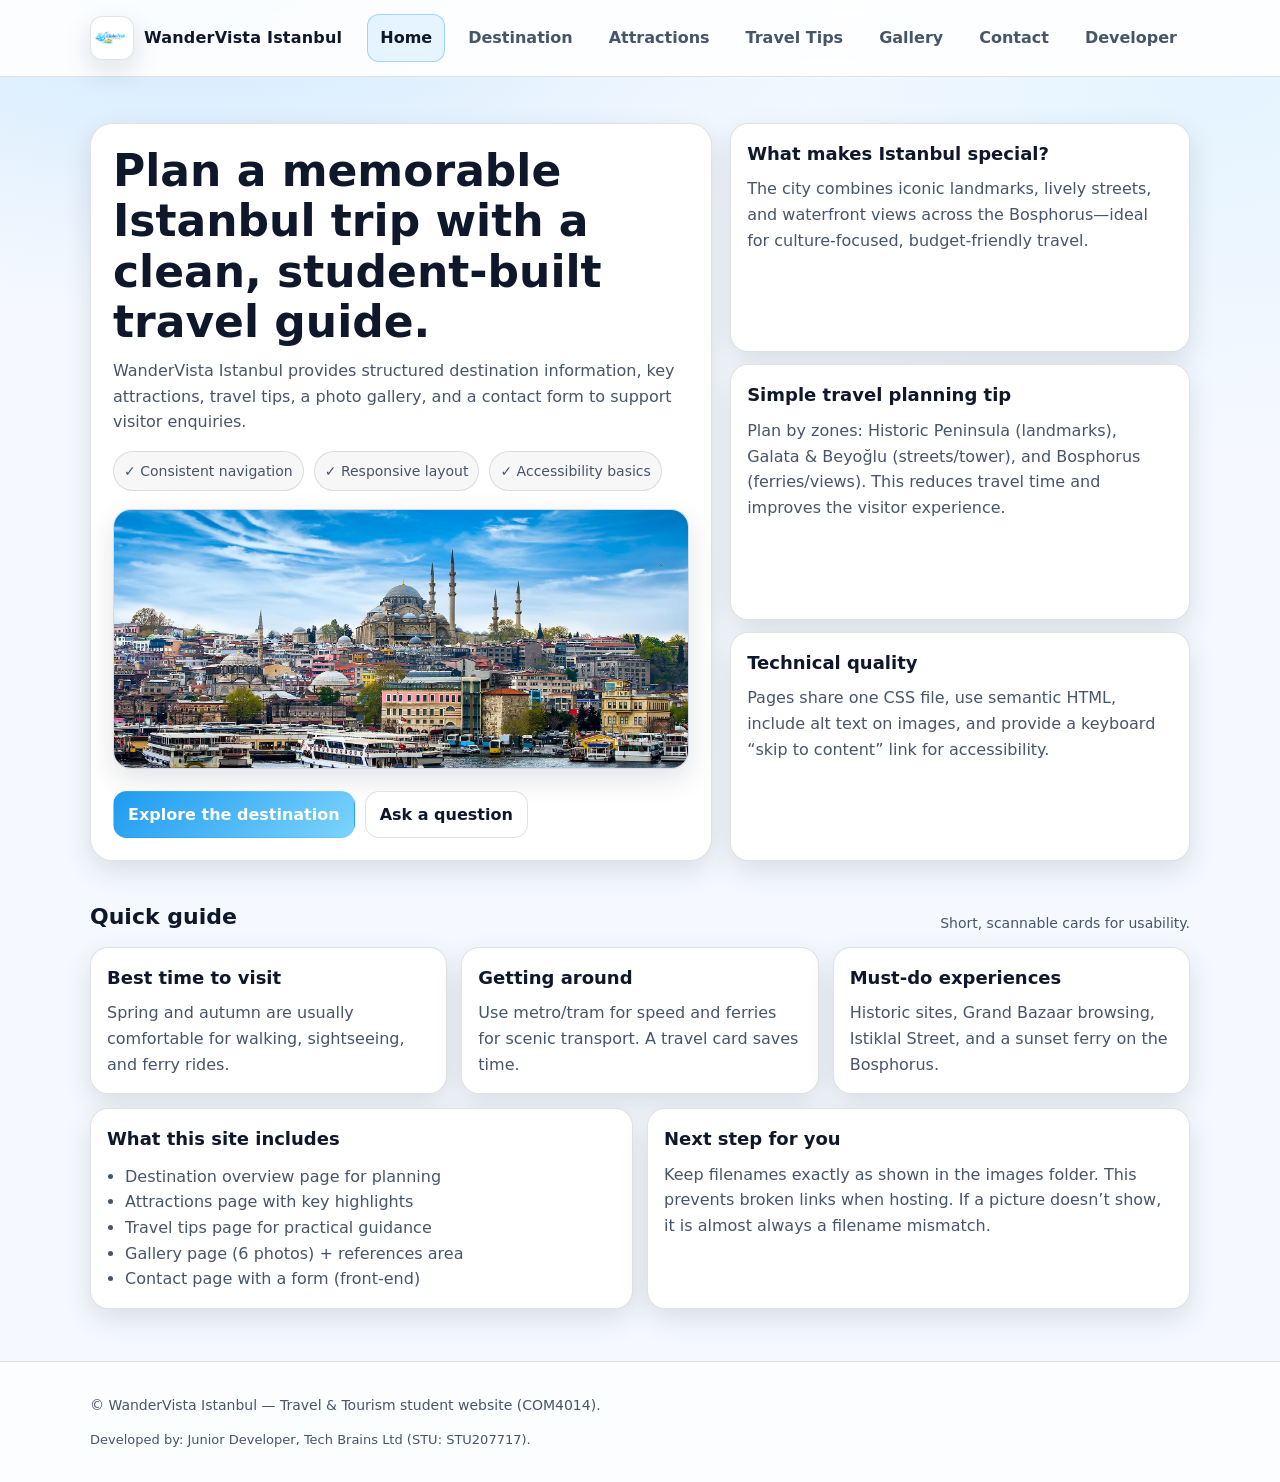
==== index.html @ ad8d7941 "Initial commit - Istanbul Travel Guide Website" ====
<!doctype html>
<html lang="en">
<head>
  <meta charset="utf-8" />
  <meta name="viewport" content="width=device-width, initial-scale=1" />
  <title>WanderVista Istanbul — Home</title>
  <link rel="stylesheet" href="styles.css" />
</head>
<body>
  <a class="skip-link" href="#main">Skip to content</a>

  <header>
    <div class="container navbar">
      <div class="brand">
        <img src="images/wandervista-logo.png" alt="WanderVista Istanbul logo" class="site-logo">
        <span>WanderVista Istanbul</span>
      </div>

      <nav class="navlinks" aria-label="Primary navigation">
        <a href="index.html" aria-current="page">Home</a>
        <a href="destination.html">Destination</a>
        <a href="attractions.html">Attractions</a>
        <a href="tips.html">Travel Tips</a>
        <a href="gallery.html">Gallery</a>
        <a href="contact.html">Contact</a>
        <a href="about-developer.html">Developer</a>
      </nav>
    </div>
  </header>

  <section class="hero">
    <div class="container hero-grid">
      <div class="hero-card">
        <h1>Plan a memorable Istanbul trip with a clean, student-built travel guide.</h1>
        <p>
          WanderVista Istanbul provides structured destination information, key attractions, travel tips,
          a photo gallery, and a contact form to support visitor enquiries.
        </p>

        <div class="badges" aria-label="Site features">
          <span class="badge">✓ Consistent navigation</span>
          <span class="badge">✓ Responsive layout</span>
          <span class="badge">✓ Accessibility basics</span>
        </div>

        <img class="hero-media"
             src="images/istanbul-hero.jpg"
             alt="Wide view of Istanbul showing historic skyline and waterfront">

        <div class="cta-row">
          <a class="btn primary" href="destination.html">Explore the destination</a>
          <a class="btn" href="contact.html">Ask a question</a>
        </div>
      </div>

      <div class="hero-side">
        <div class="info">
          <h2>What makes Istanbul special?</h2>
          <p>
            The city combines iconic landmarks, lively streets, and waterfront views across the Bosphorus—ideal
            for culture-focused, budget-friendly travel.
          </p>
        </div>
        <div class="info">
          <h2>Simple travel planning tip</h2>
          <p>
            Plan by zones: Historic Peninsula (landmarks), Galata & Beyoğlu (streets/tower), and Bosphorus (ferries/views).
            This reduces travel time and improves the visitor experience.
          </p>
        </div>
        <div class="info">
          <h2>Technical quality</h2>
          <p>
            Pages share one CSS file, use semantic HTML, include alt text on images, and provide a keyboard
            “skip to content” link for accessibility.
          </p>
        </div>
      </div>
    </div>
  </section>

  <main id="main" class="container">
    <div class="section-title">
      <h2>Quick guide</h2>
      <p>Short, scannable cards for usability.</p>
    </div>

    <div class="grid">
      <article class="card">
        <h3>Best time to visit</h3>
        <p>Spring and autumn are usually comfortable for walking, sightseeing, and ferry rides.</p>
      </article>

      <article class="card">
        <h3>Getting around</h3>
        <p>Use metro/tram for speed and ferries for scenic transport. A travel card saves time.</p>
      </article>

      <article class="card">
        <h3>Must-do experiences</h3>
        <p>Historic sites, Grand Bazaar browsing, Istiklal Street, and a sunset ferry on the Bosphorus.</p>
      </article>
    </div>

    <div style="height:14px"></div>

    <div class="two-col">
      <section class="card">
        <h3>What this site includes</h3>
        <ul class="list">
          <li>Destination overview page for planning</li>
          <li>Attractions page with key highlights</li>
          <li>Travel tips page for practical guidance</li>
          <li>Gallery page (6 photos) + references area</li>
          <li>Contact page with a form (front-end)</li>
        </ul>
      </section>

      <section class="card">
        <h3>Next step for you</h3>
        <p>
          Keep filenames exactly as shown in the images folder. This prevents broken links when hosting.
          If a picture doesn’t show, it is almost always a filename mismatch.
        </p>
      </section>
    </div>
  </main>

  <footer>
    <div class="container">
      <p>© WanderVista Istanbul — Travel & Tourism student website (COM4014).</p>
      <p class="devline">Developed by: Junior Developer, Tech Brains Ltd (STU: STU207717).</p>
    </div>
  </footer>
</body>
</html>
---- styles.css ----
/* styles.css — Bright professional travel theme */

:root{
  --bg:#f5f9ff;
  --surface:#ffffff;
  --surface2:#f1f6ff;
  --text:#0f172a;
  --muted:#475569;
  --border: rgba(15, 23, 42, 0.12);

  --accent:#1d9bf0;
  --accent2:#7dd3fc;
  --shadow: 0 10px 28px rgba(15, 23, 42, 0.12);
}

*{ box-sizing:border-box; }
html,body{ margin:0; padding:0; }

body{
  font-family: system-ui, -apple-system, Segoe UI, Roboto, Arial, sans-serif;
  background:
    radial-gradient(1100px 520px at 15% 0%, rgba(29,155,240,0.16), transparent 60%),
    radial-gradient(900px 620px at 95% 5%, rgba(125,211,252,0.14), transparent 60%),
    var(--bg);
  color: var(--text);
  line-height: 1.6;
}

a{ color: inherit; text-decoration:none; }
a:hover{ text-decoration: underline; }

.container{
  width: min(1100px, 92%);
  margin: 0 auto;
}

/* Accessibility */
.skip-link{
  position:absolute; left:-999px; top:auto;
  width:1px; height:1px; overflow:hidden;
}
.skip-link:focus{
  position:static;
  width:auto; height:auto;
  padding:10px 12px;
  background: var(--accent);
  color:#ffffff;
  border-radius: 10px;
  display:inline-block;
  margin: 10px;
}

/* Header / Nav */
header{
  position: sticky;
  top: 0;
  background: rgba(255,255,255,0.88);
  backdrop-filter: blur(10px);
  border-bottom: 1px solid var(--border);
  z-index: 10;
}

.navbar{
  display:flex;
  align-items:center;
  justify-content: space-between;
  padding: 14px 0;
  gap: 14px;
}

.brand{
  display:flex;
  align-items:center;
  gap: 10px;
  font-weight: 850;
  letter-spacing: 0.2px;
}

.site-logo{
  width:44px;
  height:44px;
  object-fit: contain;
  border-radius: 12px;
  background: #ffffff;
  border: 1px solid var(--border);
  box-shadow: var(--shadow);
}

.navlinks{
  display:flex;
  flex-wrap: wrap;
  gap: 10px;
}

.navlinks a{
  padding: 10px 12px;
  border-radius: 12px;
  border: 1px solid transparent;
  color: var(--muted);
  background: transparent;
  font-weight: 600;
}

.navlinks a[aria-current="page"]{
  color: var(--text);
  border-color: rgba(29,155,240,0.35);
  background: rgba(29,155,240,0.10);
}

.navlinks a:hover{
  border-color: var(--border);
  background: rgba(15,23,42,0.04);
  text-decoration:none;
}

/* Hero */
.hero{
  padding: 46px 0 20px;
}

.hero-grid{
  display:grid;
  grid-template-columns: 1.15fr 0.85fr;
  gap: 18px;
  align-items: stretch;
}

.hero-card{
  background: var(--surface);
  border: 1px solid var(--border);
  border-radius: 22px;
  padding: 22px;
  box-shadow: var(--shadow);
}

.hero h1{
  margin: 0 0 10px;
  font-size: clamp(28px, 4vw, 44px);
  line-height: 1.15;
}

.hero p{
  margin: 0 0 16px;
  color: var(--muted);
}

.hero-media{
  width:100%;
  height: 260px;
  object-fit: cover;
  border-radius: 18px;
  border: 1px solid var(--border);
  box-shadow: var(--shadow);
  background: var(--surface2);
  margin-top: 10px;
}

.badges{
  display:flex;
  flex-wrap: wrap;
  gap: 10px;
  margin-bottom: 8px;
}

.badge{
  display:inline-flex;
  align-items:center;
  gap:8px;
  padding: 8px 10px;
  border-radius: 999px;
  border: 1px solid var(--border);
  background: rgba(15,23,42,0.03);
  color: var(--muted);
  font-size: 14px;
}

.cta-row{
  margin-top: 14px;
  display:flex;
  flex-wrap: wrap;
  gap: 10px;
}

.btn{
  display:inline-block;
  padding: 10px 14px;
  border-radius: 14px;
  border: 1px solid var(--border);
  background: rgba(255,255,255,0.95);
  color: var(--text);
  font-weight: 750;
}

.btn.primary{
  border-color: transparent;
  background: linear-gradient(135deg, var(--accent), var(--accent2));
  color: #ffffff;
}

.btn:hover{
  text-decoration:none;
  filter: brightness(0.98);
}

.hero-side{
  display:grid;
  gap: 12px;
}

.info{
  padding: 16px;
  border-radius: 18px;
  background: var(--surface);
  border: 1px solid var(--border);
  box-shadow: var(--shadow);
}

.info h2{
  margin: 0 0 8px;
  font-size: 18px;
}

.info p{
  margin: 0;
  color: var(--muted);
}

/* Main / Cards */
main{ padding: 18px 0 52px; }

.section-title{
  display:flex;
  align-items: flex-end;
  justify-content: space-between;
  gap: 12px;
  margin: 0 0 12px;
}

.section-title h2{ margin:0; font-size: 22px; }
.section-title p{ margin:0; color: var(--muted); font-size: 14px; }

.grid{
  display:grid;
  grid-template-columns: repeat(3, 1fr);
  gap: 14px;
}

.card{
  padding: 16px;
  border-radius: 18px;
  background: var(--surface);
  border: 1px solid var(--border);
  box-shadow: var(--shadow);
}

.card h3{ margin:0 0 8px; font-size: 18px; }
.card p{ margin:0; color: var(--muted); }

.list{
  margin: 10px 0 0;
  padding-left: 18px;
  color: var(--muted);
}

.two-col{
  display:grid;
  grid-template-columns: 1fr 1fr;
  gap: 14px;
}

/* Reusable card image (for attractions + destination) */
.card-img{
  width:100%;
  height:500px;
  object-fit:cover;
  border-radius:14px;
  border: 1px solid var(--border);
  background: var(--surface2);
  margin-bottom: 10px;
}

/* Gallery */
.gallery-grid{
  display:grid;
  grid-template-columns: repeat(3, 1fr);
  gap: 14px;
}

.figure-card{
  overflow:hidden;
  padding: 0;
}

.figure-card img{
  width: 100%;
  height: 210px;
  object-fit: cover;
  display:block;
  border-bottom: 1px solid var(--border);
  background: var(--surface2);
}

.figure-card .caption{
  padding: 12px 14px;
  color: var(--muted);
  font-size: 14px;
}

/* Form */
.form{ display:grid; gap: 12px; }
label{ font-weight: 750; }
input, select, textarea{
  width: 100%;
  padding: 10px 12px;
  border-radius: 14px;
  border: 1px solid var(--border);
  background: rgba(255,255,255,0.98);
  color: var(--text);
  outline: none;
}
textarea{ min-height: 110px; resize: vertical; }

.help{
  font-size: 13px;
  color: var(--muted);
  margin-top: 4px;
}

/* Footer */
footer{
  border-top: 1px solid var(--border);
  padding: 18px 0;
  color: var(--muted);
  font-size: 14px;
  background: rgba(255,255,255,0.70);
}

.devline{
  margin-top: 6px;
  color: var(--muted);
  font-size: 13px;
}

/* Responsive */
@media (max-width: 900px){
  .hero-grid{ grid-template-columns: 1fr; }
  .grid{ grid-template-columns: 1fr 1fr; }
  .two-col{ grid-template-columns: 1fr; }
  .gallery-grid{ grid-template-columns: 1fr 1fr; }
}

@media (max-width: 560px){
  .grid{ grid-template-columns: 1fr; }
  .gallery-grid{ grid-template-columns: 1fr; }
  .navlinks a{ padding: 8px 10px; }
}
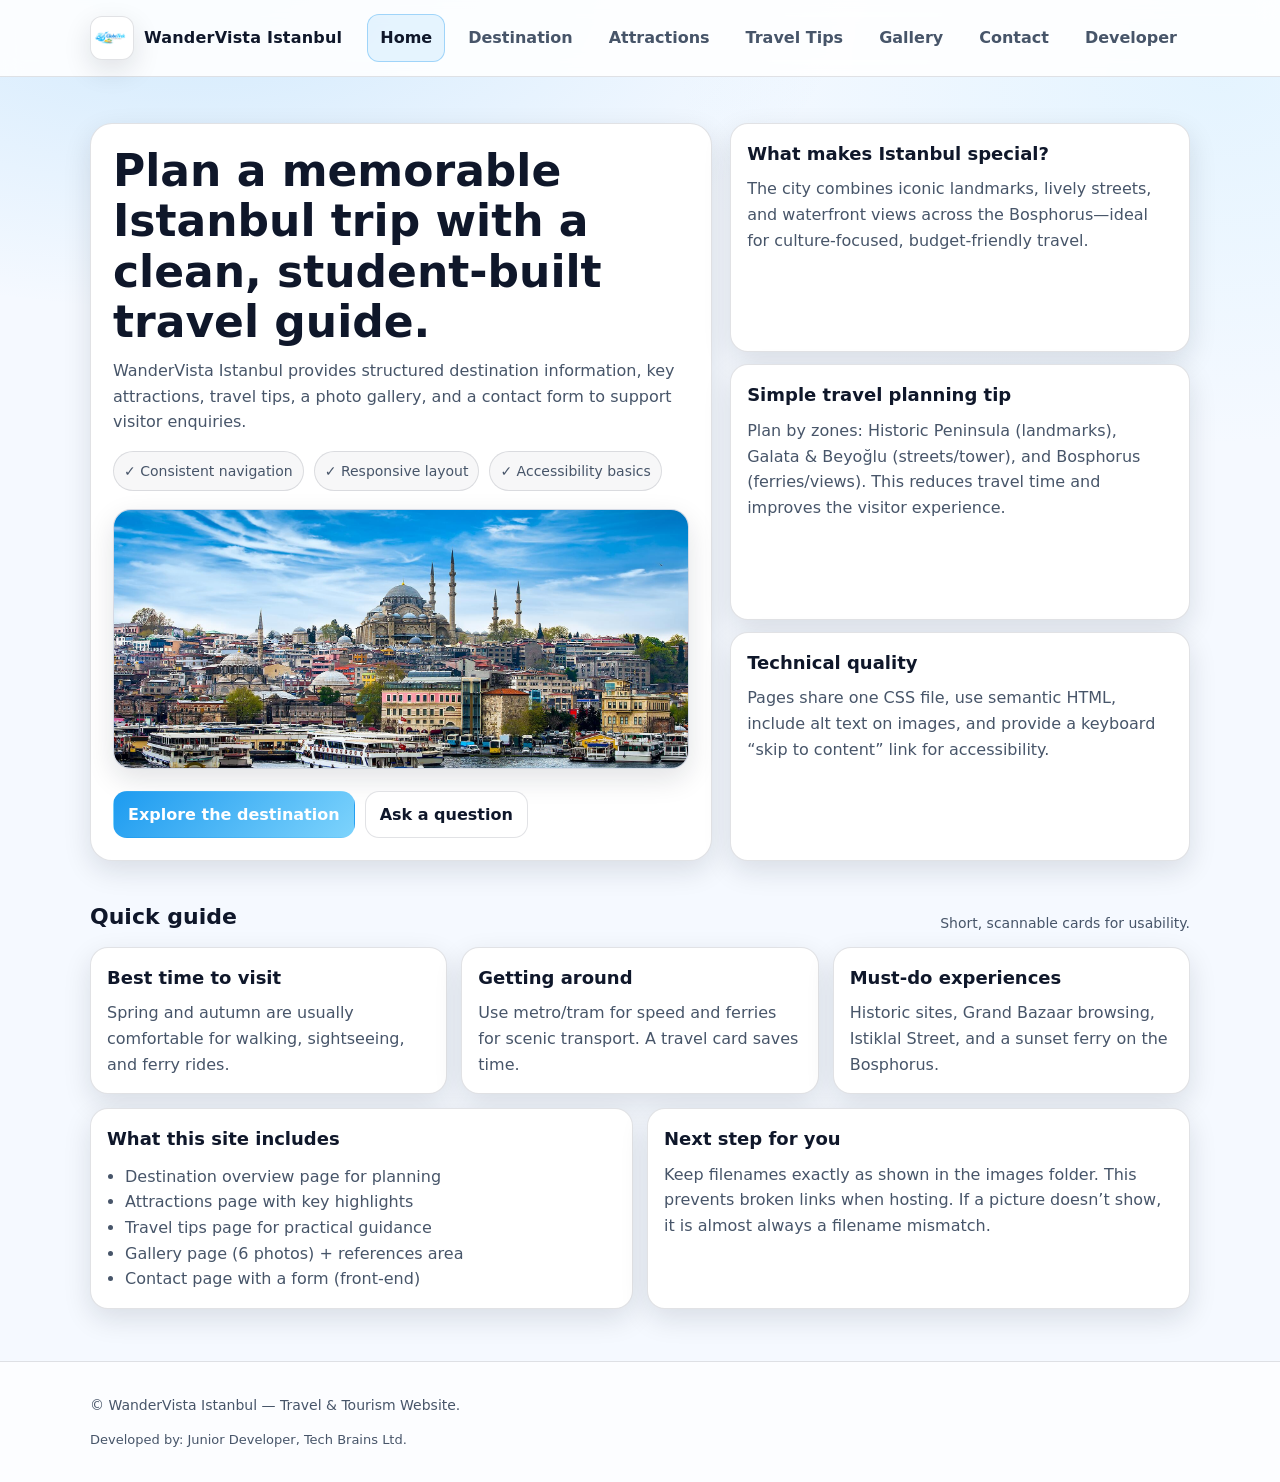
==== commit ae3550e3: "Update index.html" ====
--- a/index.html
+++ b/index.html
@@ -128,9 +128,9 @@
 
   <footer>
     <div class="container">
-      <p>© WanderVista Istanbul — Travel & Tourism student website (COM4014).</p>
-      <p class="devline">Developed by: Junior Developer, Tech Brains Ltd (STU: STU207717).</p>
+      <p>© WanderVista Istanbul — Travel & Tourism Website.</p>
+      <p class="devline">Developed by: Junior Developer, Tech Brains Ltd.</p>
     </div>
   </footer>
 </body>
-</html>+</html>
